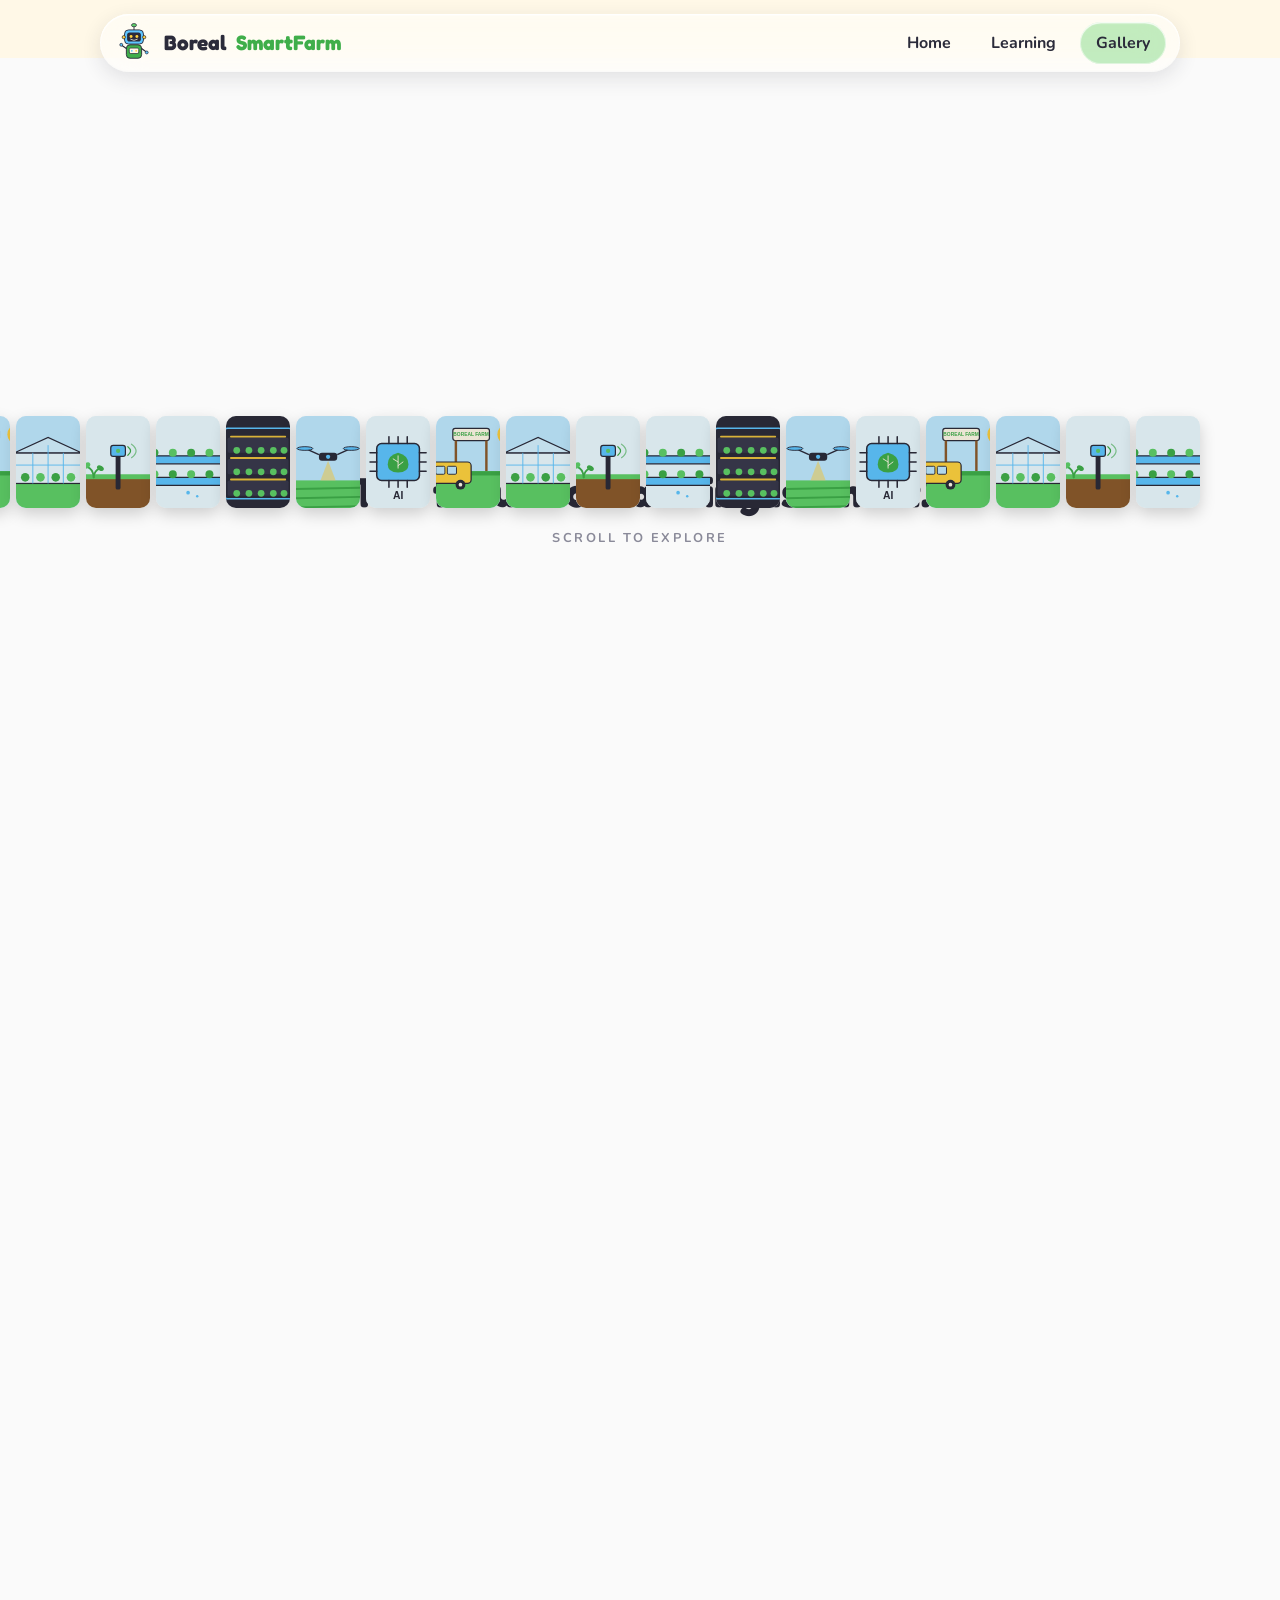
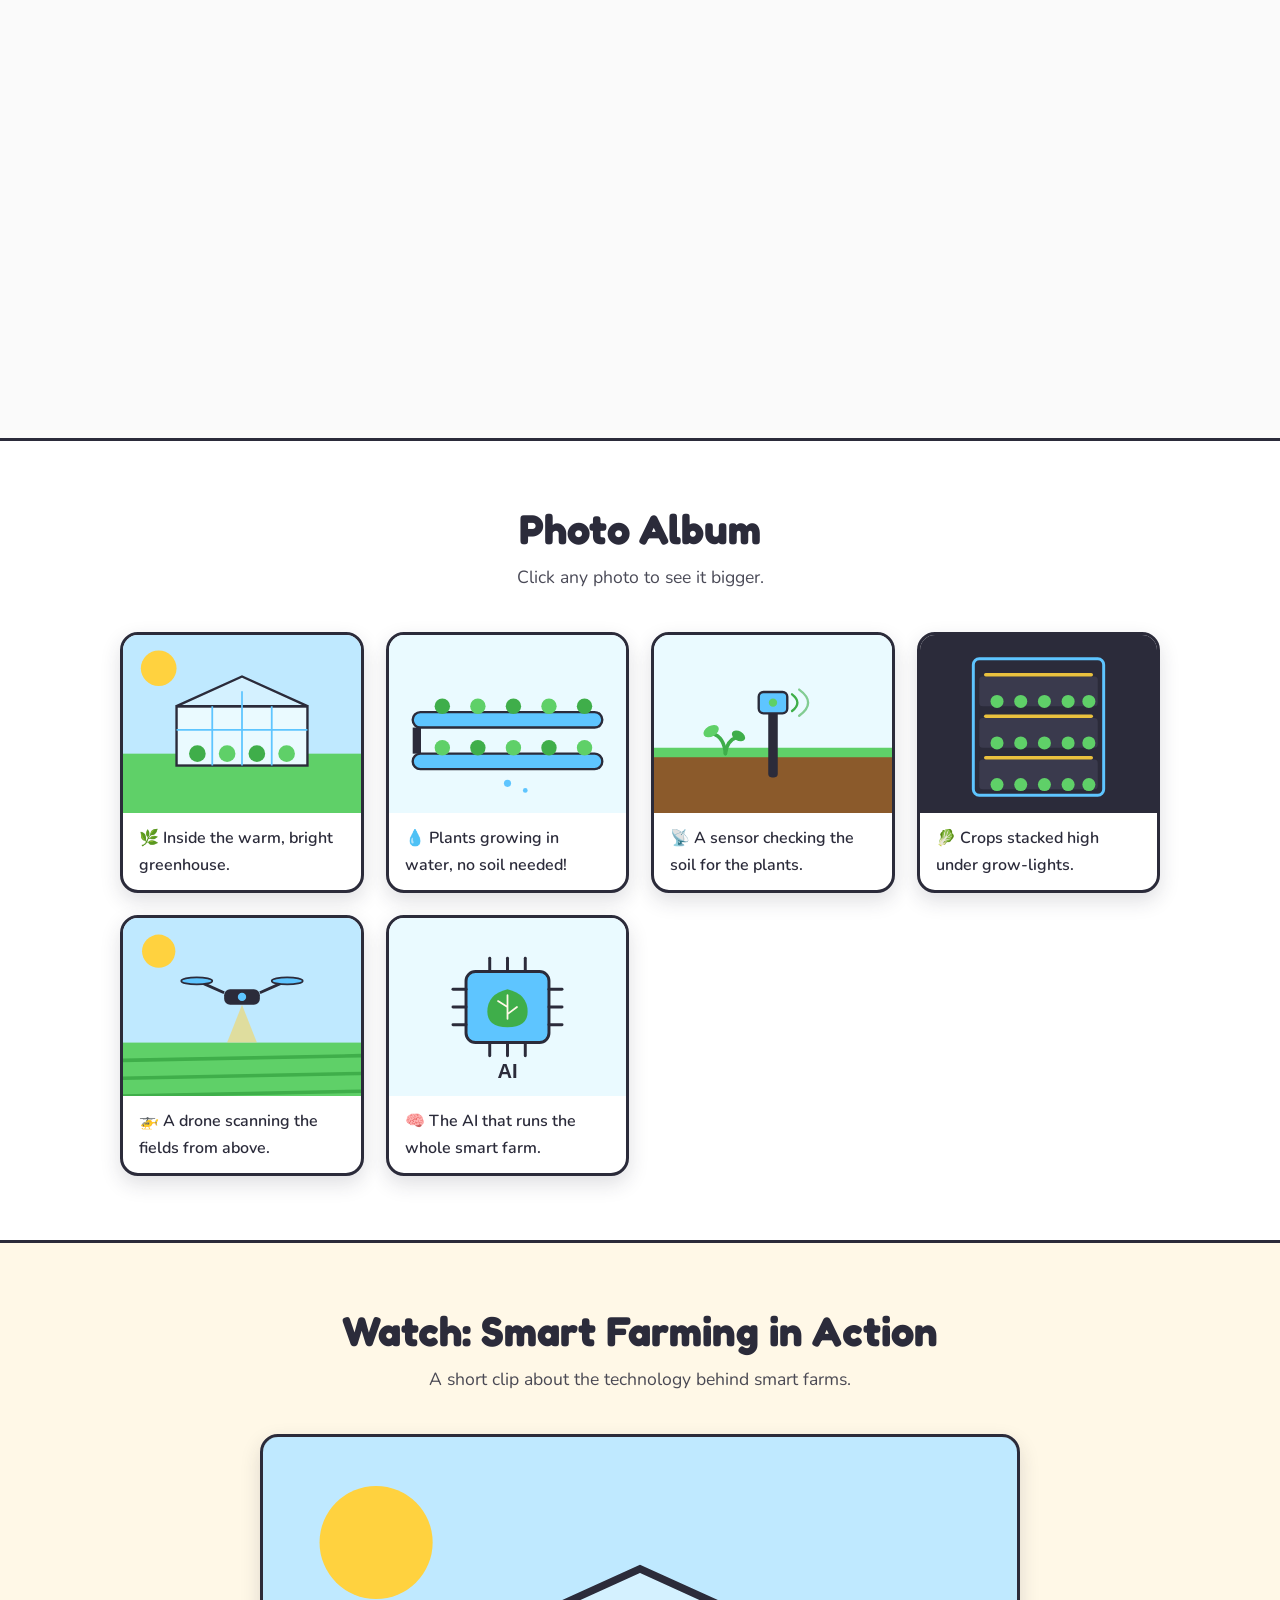
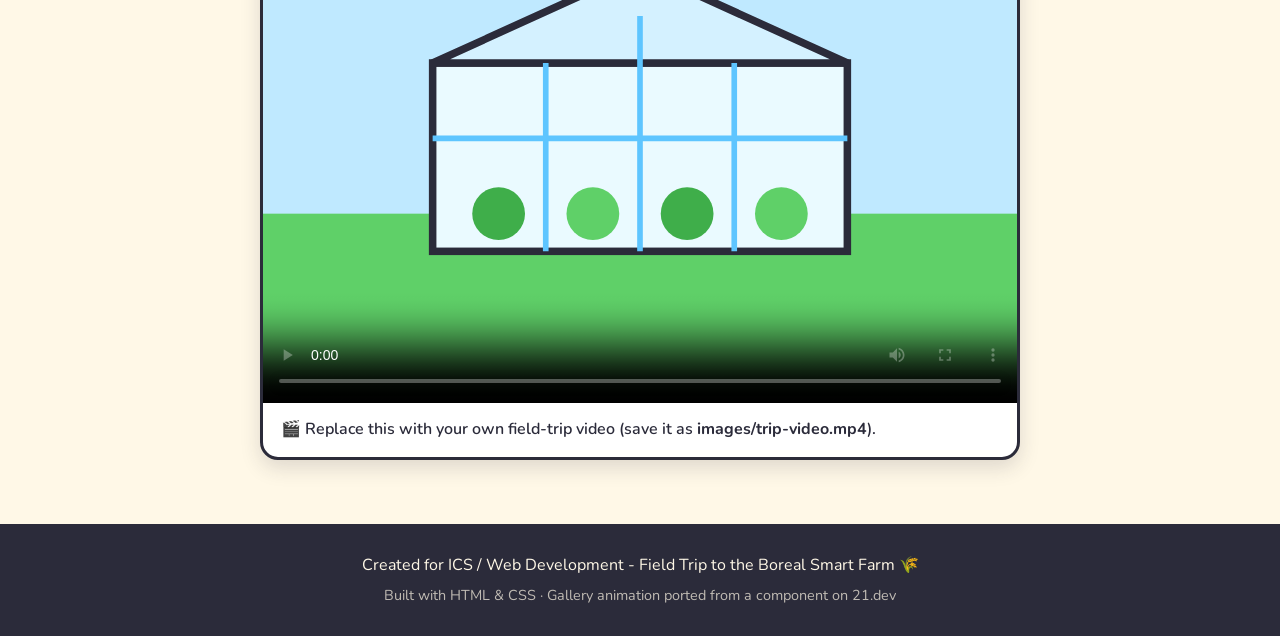
==== gallery.html @ 5ee32247 "Add Boreal Smart Farm site with clean Liquid Glass navbar Three-page field-trip site (home, learning" ====
<!DOCTYPE html>
<html lang="en">
<head>
  <meta charset="UTF-8">
  <meta name="viewport" content="width=device-width, initial-scale=1.0">
  <title>Gallery - Boreal Smart Farm</title>
  <link rel="stylesheet" href="style.css">
</head>
<body>

  <!-- ===== Navigation ===== -->
  <header class="site-header">
    <div class="nav-container">
      <a href="index.html" class="logo">
        <img src="images/boreal-bot.svg" alt="Boreal Bot mascot">
        Boreal<span>SmartFarm</span>
      </a>
      <nav class="main-nav">
        <a href="index.html">Home</a>
        <a href="learning.html">Learning</a>
        <a href="gallery.html" class="active">Gallery</a>
      </nav>
    </div>
  </header>

  <!-- ===== Scroll-morph hero (vanilla port of a 21.dev component) =====
       Tall section + sticky stage. gallery.js builds the cards and
       morphs them from a circle into an arc as you scroll. -->
  <section class="morph-section" id="morph">
    <div class="morph-stage" id="stage">

      <div class="morph-text morph-intro" id="introText">
        <h2>The future of farming is smart.</h2>
        <p>SCROLL TO EXPLORE</p>
      </div>

      <div class="morph-text morph-arc-text" id="arcText">
        <h2>Our Trip in Pictures</h2>
        <p>Hover over any card to flip it and see where we were.</p>
      </div>

      <div class="morph-cards" id="cards"><!-- cards injected by gallery.js --></div>

    </div>
  </section>

  <!-- ===== Captioned photo grid (click to enlarge) ===== -->
  <section class="section alt">
    <div class="container">
      <h2 class="section-title">Photo Album</h2>
      <p class="section-subtitle">Click any photo to see it bigger.</p>

      <div class="gallery-grid" id="album">
        <figure class="gallery-item reveal">
          <img src="images/greenhouse.svg" alt="Inside the greenhouse">
          <figcaption>🌿 Inside the warm, bright greenhouse.</figcaption>
        </figure>
        <figure class="gallery-item reveal">
          <img src="images/hydroponics.svg" alt="Hydroponic growing channels">
          <figcaption>💧 Plants growing in water, no soil needed!</figcaption>
        </figure>
        <figure class="gallery-item reveal">
          <img src="images/sensors.svg" alt="A soil sensor in the ground">
          <figcaption>📡 A sensor checking the soil for the plants.</figcaption>
        </figure>
        <figure class="gallery-item reveal">
          <img src="images/vertical-farm.svg" alt="Vertical farming shelves">
          <figcaption>🥬 Crops stacked high under grow-lights.</figcaption>
        </figure>
        <figure class="gallery-item reveal">
          <img src="images/drone.svg" alt="A drone scanning crops">
          <figcaption>🚁 A drone scanning the fields from above.</figcaption>
        </figure>
        <figure class="gallery-item reveal">
          <img src="images/ai.svg" alt="The AI control computer">
          <figcaption>🧠 The AI that runs the whole smart farm.</figcaption>
        </figure>
      </div>
    </div>
  </section>

  <!-- ===== Video section ===== -->
  <section class="section">
    <div class="container">
      <h2 class="section-title">Watch: Smart Farming in Action</h2>
      <p class="section-subtitle">A short clip about the technology behind smart farms.</p>

      <div class="video-frame reveal">
        <!-- Replace the src below with your own trip video file (e.g. trip-video.mp4) -->
        <video controls poster="images/greenhouse.svg">
          <source src="images/trip-video.mp4" type="video/mp4">
          Your browser doesn't support the video tag.
        </video>
        <p class="video-caption">🎬 Replace this with your own field-trip video (save it as <strong>images/trip-video.mp4</strong>).</p>
      </div>
    </div>
  </section>

  <!-- ===== Lightbox (hidden until a photo is clicked) ===== -->
  <div class="lightbox" id="lightbox">
    <button class="close" aria-label="Close">&times;</button>
    <img src="" alt="Enlarged photo">
  </div>

  <!-- ===== Footer ===== -->
  <footer class="site-footer">
    <p>Created for ICS / Web Development - Field Trip to the Boreal Smart Farm 🌾</p>
    <p class="footer-sub">Built with HTML &amp; CSS · Gallery animation ported from a component on 21.dev</p>
  </footer>

  <script src="script.js"></script>
  <script src="gallery.js"></script>
</body>
</html>
---- style.css ----
/* ============================================================
   Boreal Smart Farm - Field Trip Story Site
   Shared stylesheet for index.html, learning.html, gallery.html
   Style: flat cartoon · bright & cheerful
   ============================================================ */

/* ---- Google fonts (rounded cartoon look). Falls back if offline ---- */
@import url('https://fonts.googleapis.com/css2?family=Fredoka:wght@500;600;700&family=Nunito:wght@400;600;700&display=swap');

/* ---- Colour palette + reusable values (CSS variables) ---- */
:root {
  --sky:        #5ec5ff;
  --sky-deep:   #2f9fe0;
  --grass:      #5fd068;
  --grass-deep: #3fae4a;
  --sunshine:   #ffd23f;
  --soil:       #8b5a2b;
  --cream:      #fff8e7;
  --ink:        #2b2b3a;
  --white:      #ffffff;

  --radius: 18px;
  --shadow: 0 8px 20px rgba(43, 43, 58, 0.15);
  --border: 3px solid var(--ink);
}

/* ---- Basic reset ---- */
* {
  margin: 0;
  padding: 0;
  box-sizing: border-box;
}

body {
  font-family: 'Nunito', 'Trebuchet MS', sans-serif;
  color: var(--ink);
  background: var(--cream);
  line-height: 1.65;
}

h1, h2, h3 {
  font-family: 'Fredoka', 'Trebuchet MS', sans-serif;
  line-height: 1.15;
}

a { color: var(--sky-deep); }

img { max-width: 100%; display: block; }

/* Centered content container */
.container {
  width: 100%;
  max-width: 1080px;
  margin: 0 auto;
  padding: 0 20px;
}

/* ============================================================
   NAVIGATION (shared on every page)
   ============================================================ */
.site-header {
  position: sticky;
  top: 0;
  z-index: 50;
  background: var(--cream);
  border-bottom: var(--border);
}

.nav-container {
  display: flex;
  align-items: center;
  justify-content: space-between;
  max-width: 1080px;
  margin: 0 auto;
  padding: 10px 20px;
}

.logo {
  display: flex;
  align-items: center;
  gap: 10px;
  font-family: 'Fredoka', sans-serif;
  font-weight: 700;
  font-size: 1.3rem;
  color: var(--ink);
  text-decoration: none;
}

.logo img { width: 40px; height: 40px; }
.logo span { color: var(--grass-deep); }

.main-nav {
  display: flex;
  gap: 8px;
  flex-wrap: wrap;
}

.main-nav a {
  text-decoration: none;
  color: var(--ink);
  font-weight: 700;
  padding: 8px 16px;
  border-radius: 999px;
  transition: background 0.2s, color 0.2s, transform 0.2s;
}

.main-nav a:hover { background: var(--sky); color: var(--white); transform: translateY(-2px); }
.main-nav a.active { background: var(--grass); color: var(--white); }

/* ============================================================
   BUTTONS
   ============================================================ */
.btn {
  display: inline-block;
  font-family: 'Fredoka', sans-serif;
  font-weight: 600;
  font-size: 1.1rem;
  text-decoration: none;
  color: var(--ink);
  background: var(--sunshine);
  border: var(--border);
  border-radius: 999px;
  padding: 14px 30px;
  cursor: pointer;
  box-shadow: var(--shadow);
  transition: transform 0.15s ease, box-shadow 0.15s ease;
}

.btn:hover { transform: translateY(-3px) scale(1.03); box-shadow: 0 12px 26px rgba(43,43,58,0.25); }
.btn:active { transform: translateY(0); }
.btn.btn-sky { background: var(--sky); color: var(--white); }

/* ============================================================
   HERO (cartoon scene, built with CSS shapes)
   ============================================================ */
.hero {
  position: relative;
  overflow: hidden;
  background: linear-gradient(180deg, var(--sky) 0%, #bfe9ff 60%, var(--grass) 60%, var(--grass) 100%);
  text-align: center;
  padding: 70px 20px 0;
  min-height: 540px;
}

/* the sun */
.hero .sun {
  position: absolute;
  top: 40px;
  right: 12%;
  width: 90px;
  height: 90px;
  background: var(--sunshine);
  border-radius: 50%;
  box-shadow: 0 0 0 12px rgba(255, 210, 63, 0.35);
  animation: float 5s ease-in-out infinite;
}

/* puffy clouds */
.hero .cloud {
  position: absolute;
  background: var(--white);
  border-radius: 999px;
  opacity: 0.9;
}
.hero .cloud.c1 { width: 120px; height: 36px; top: 70px;  left: 8%;  animation: drift 18s linear infinite; }
.hero .cloud.c2 { width: 90px;  height: 28px; top: 130px; left: 40%; animation: drift 26s linear infinite; }

.hero h1 {
  position: relative;
  font-size: clamp(2.2rem, 6vw, 4rem);
  color: var(--ink);
  text-shadow: 3px 3px 0 var(--white);
}

.hero .tagline {
  position: relative;
  font-size: 1.25rem;
  font-weight: 700;
  margin: 14px auto 26px;
  max-width: 620px;
}

.hero .mascot {
  position: relative;
  width: 180px;
  margin: 10px auto 0;
  animation: float 4s ease-in-out infinite;
}

/* rolling hills at the bottom of the hero */
.hero .hill {
  position: absolute;
  bottom: -40px;
  width: 70%;
  height: 160px;
  background: var(--grass-deep);
  border-radius: 50%;
}
.hero .hill.left  { left: -10%; }
.hero .hill.right { right: -10%; background: var(--grass); }

/* ============================================================
   STORY SECTIONS
   ============================================================ */
.section { padding: 64px 0; }
.section.alt { background: var(--white); border-top: var(--border); border-bottom: var(--border); }

.section-title {
  font-size: clamp(1.8rem, 4vw, 2.6rem);
  text-align: center;
  margin-bottom: 10px;
}
.section-subtitle {
  text-align: center;
  font-size: 1.1rem;
  max-width: 640px;
  margin: 0 auto 40px;
  opacity: 0.85;
}

/* chapter badge */
.chapter-badge {
  display: inline-block;
  background: var(--sky);
  color: var(--white);
  font-family: 'Fredoka', sans-serif;
  font-weight: 600;
  padding: 6px 18px;
  border-radius: 999px;
  margin-bottom: 14px;
}

/* two-column story row (text + picture) */
.story-row {
  display: flex;
  gap: 36px;
  align-items: center;
  flex-wrap: wrap;
  margin-bottom: 40px;
}
.story-row .story-text { flex: 1 1 320px; }
.story-row .story-art  { flex: 1 1 320px; }
.story-row .story-text h2 { font-size: 1.8rem; margin-bottom: 10px; color: var(--grass-deep); }
.story-row img { border: var(--border); border-radius: var(--radius); box-shadow: var(--shadow); }
.story-row.reverse { flex-direction: row-reverse; }

/* ============================================================
   FEATURE CARDS  (vanilla rebuild of the 21st.dev "EthicalHero")
   fade-up on scroll + lift/scale on hover
   ============================================================ */
.card-grid {
  display: grid;
  grid-template-columns: repeat(auto-fit, minmax(240px, 1fr));
  gap: 24px;
}

.feature-card {
  background: var(--white);
  border: var(--border);
  border-radius: var(--radius);
  overflow: hidden;
  box-shadow: var(--shadow);
  text-decoration: none;
  color: var(--ink);
  transition: transform 0.2s ease, box-shadow 0.2s ease;
}
.feature-card:hover { transform: translateY(-6px) scale(1.03); box-shadow: 0 16px 30px rgba(43,43,58,0.25); }

.feature-card img {
  width: 100%;
  aspect-ratio: 4 / 3;
  object-fit: cover;
  border-bottom: var(--border);
}

.feature-card .card-body { padding: 18px 20px 22px; }
.feature-card h3 {
  display: flex;
  align-items: center;
  justify-content: space-between;
  font-size: 1.25rem;
  margin-bottom: 8px;
}
.feature-card .arrow {
  display: inline-flex;
  align-items: center;
  justify-content: center;
  width: 34px; height: 34px;
  border-radius: 50%;
  background: var(--sunshine);
  flex-shrink: 0;
  transition: transform 0.2s ease;
}
.feature-card:hover .arrow { transform: translateX(4px); }

/* ============================================================
   KEY TAKEAWAYS LIST
   ============================================================ */
.takeaways {
  max-width: 720px;
  margin: 44px auto 0;
  background: var(--white);
  border: var(--border);
  border-radius: var(--radius);
  box-shadow: var(--shadow);
  padding: 26px 30px;
}
.takeaways h3 { margin-bottom: 14px; font-size: 1.4rem; }
.takeaways ul { list-style: none; }
.takeaways li {
  padding: 8px 0 8px 34px;
  position: relative;
  border-bottom: 1px dashed #d9cfae;
  font-weight: 600;
}
.takeaways li:last-child { border-bottom: none; }
.takeaways li::before {
  content: "🌱";
  position: absolute;
  left: 0;
}

/* ============================================================
   GALLERY - scroll morph hero (vanilla port of the 21.dev
   "scroll-morph-hero" component)
   Cards scatter in, gather into a circle, then morph into a
   bottom arc as you scroll. Each card flips over on hover.
   Cards are built by gallery.js; positions are set per frame.
   ============================================================ */

/* tall outer section gives us scroll distance to drive the morph */
.morph-section {
  position: relative;
  height: 220vh;
  background: #fafafa;
}

/* the visible stage is pinned while the section scrolls past */
.morph-stage {
  position: sticky;
  top: 0;
  height: 100vh;
  overflow: hidden;
  display: flex;
  align-items: center;
  justify-content: center;
}

/* intro line + arc heading, centred and layered behind the cards */
.morph-text {
  position: absolute;
  left: 0;
  right: 0;
  text-align: center;
  padding: 0 20px;
  pointer-events: none;
}
.morph-intro { top: 50%; transform: translateY(-50%); z-index: 0; }
.morph-intro h2 { font-size: clamp(1.6rem, 4vw, 2.6rem); color: #2b2b3a; }
.morph-intro p  { margin-top: 12px; font-size: 0.8rem; font-weight: 700; letter-spacing: 0.2em; color: #8a8a99; }
.morph-arc-text { top: 12%; z-index: 5; opacity: 0; }
.morph-arc-text h2 { font-size: clamp(2rem, 5vw, 3.2rem); color: #16161f; }
.morph-arc-text p  { margin: 10px auto 0; max-width: 520px; color: #555; }

/* the cards layer fills the stage; each card is centred then offset by JS */
.morph-cards {
  position: relative;
  width: 100%;
  height: 100%;
  z-index: 2;
}

.mcard {
  position: absolute;
  left: 50%;
  top: 50%;
  width: 64px;
  height: 92px;
  margin: -46px 0 0 -32px;        /* centre on the pivot */
  transform-style: preserve-3d;
  perspective: 1000px;
  transition: transform 0.7s cubic-bezier(0.22, 1, 0.36, 1), opacity 0.6s ease;
  cursor: pointer;
}

.mcard-inner {
  position: relative;
  width: 100%;
  height: 100%;
  transform-style: preserve-3d;
  transition: transform 0.6s ease;
}
.mcard:hover .mcard-inner { transform: rotateY(180deg); }

.mcard-front,
.mcard-back {
  position: absolute;
  inset: 0;
  backface-visibility: hidden;
  border-radius: 10px;
  overflow: hidden;
  box-shadow: 0 6px 16px rgba(0, 0, 0, 0.18);
}
.mcard-front { background: #e5e7eb; }
.mcard-front img { width: 100%; height: 100%; object-fit: cover; }
.mcard-front .shade { position: absolute; inset: 0; background: rgba(0,0,0,0.08); }

.mcard-back {
  background: #111827;
  border: 1px solid #374151;
  transform: rotateY(180deg);
  display: flex;
  flex-direction: column;
  align-items: center;
  justify-content: center;
  text-align: center;
}
.mcard-back .tag { color: #60a5fa; font-size: 8px; font-weight: 700; letter-spacing: 0.2em; text-transform: uppercase; margin-bottom: 2px; }
.mcard-back p { color: #fff; font-size: 11px; font-weight: 600; }

/* ============================================================
   GALLERY - captioned photo grid + lightbox
   ============================================================ */
.gallery-grid {
  display: grid;
  grid-template-columns: repeat(auto-fit, minmax(220px, 1fr));
  gap: 22px;
  margin-top: 24px;
}
.gallery-item {
  background: var(--white);
  border: var(--border);
  border-radius: var(--radius);
  overflow: hidden;
  box-shadow: var(--shadow);
}
.gallery-item img {
  width: 100%;
  aspect-ratio: 4 / 3;
  object-fit: cover;
  cursor: pointer;
  transition: transform 0.3s ease;
}
.gallery-item img:hover { transform: scale(1.05); }
.gallery-item figcaption { padding: 12px 16px; font-weight: 600; }

/* Lightbox overlay */
.lightbox {
  position: fixed;
  inset: 0;
  background: rgba(43, 43, 58, 0.85);
  display: none;
  align-items: center;
  justify-content: center;
  z-index: 100;
  padding: 30px;
}
.lightbox.open { display: flex; }
.lightbox img {
  max-width: 90%;
  max-height: 80vh;
  border: 4px solid var(--white);
  border-radius: var(--radius);
}
.lightbox .close {
  position: absolute;
  top: 20px; right: 28px;
  font-size: 2.4rem;
  color: var(--white);
  cursor: pointer;
  font-family: 'Fredoka', sans-serif;
}

/* ============================================================
   VIDEO SECTION
   ============================================================ */
.video-frame {
  max-width: 760px;
  margin: 0 auto;
  background: var(--white);
  border: var(--border);
  border-radius: var(--radius);
  box-shadow: var(--shadow);
  overflow: hidden;
}
.video-frame video { width: 100%; display: block; background: #000; }
.video-frame .video-caption { padding: 14px 18px; font-weight: 600; }

/* ============================================================
   SCROLL REVEAL (used by script.js)
   ============================================================ */
.reveal {
  opacity: 0;
  transform: translateY(28px);
  transition: opacity 0.7s ease, transform 0.7s ease;
}
.reveal.is-visible { opacity: 1; transform: translateY(0); }
/* stagger children of a grid */
.card-grid .reveal:nth-child(2) { transition-delay: 0.1s; }
.card-grid .reveal:nth-child(3) { transition-delay: 0.2s; }
.card-grid .reveal:nth-child(4) { transition-delay: 0.3s; }

/* ============================================================
   FOOTER
   ============================================================ */
.site-footer {
  background: var(--ink);
  color: var(--cream);
  text-align: center;
  padding: 28px 20px;
}
.site-footer .footer-sub { opacity: 0.7; font-size: 0.9rem; margin-top: 6px; }

/* ============================================================
   ANIMATIONS
   ============================================================ */
@keyframes float {
  0%, 100% { transform: translateY(0); }
  50%      { transform: translateY(-12px); }
}
@keyframes drift {
  from { transform: translateX(-20px); }
  to   { transform: translateX(60px); }
}

/* Respect users who prefer less motion */
@media (prefers-reduced-motion: reduce) {
  * { animation: none !important; transition: none !important; }
  .reveal { opacity: 1; transform: none; }
}

/* ============================================================
   RESPONSIVE
   ============================================================ */
@media (max-width: 640px) {
  .story-row, .story-row.reverse { flex-direction: column; }
  .nav-container { gap: 8px; }
  .main-nav { gap: 4px; }
}

/* ============================================================
   LIQUID GLASS BUTTONS + FLOATING TAB BAR
   Vanilla port of the 21.dev "Apple Tahoe liquid glass button".
   The refraction comes from the #liquid-glass SVG filter that
   script.js injects; it is applied through backdrop-filter on a
   ::before "lens" behind each button, so the label never ghosts.
   ============================================================ */

/* the top bar floats and follows the page as you scroll */
.site-header {
  position: sticky;
  top: 14px;
  background: transparent;
  border-bottom: none;
}
.nav-container {
  border-radius: 999px;
  padding: 8px 14px;
  overflow: hidden;                 /* keep the glass surface clipped to the pill */
  /* a clean, semi-opaque white glass layer: enough blur to pulp the content
     behind it (no smearing), no displacement lens over busy page text */
  background-color: rgba(255, 255, 255, 0.55);
  -webkit-backdrop-filter: blur(20px) saturate(140%);
  backdrop-filter: blur(20px) saturate(140%);
  box-shadow:
    inset 0 0 0 1px rgba(255, 255, 255, 0.5),          /* soft glass border   */
    inset 0 1.5px 1px rgba(255, 255, 255, 0.8),         /* top inner highlight */
    inset 0 -1px 1px rgba(0, 0, 0, 0.04),               /* gentle lower edge   */
    0 6px 20px rgba(43, 43, 58, 0.12);                  /* subtle float shadow */
}

/* glass surface for every .btn (the refraction lens stays on buttons, which
   sit over the smooth hero gradient rather than busy page content) */
.btn {
  position: relative;
  isolation: isolate;
  border: none;
  background: transparent;
  color: var(--ink);
  text-shadow: 0 1px 2px rgba(255, 255, 255, 0.55);
}
.btn::before {
  content: "";
  position: absolute;
  inset: 0;
  z-index: -1;
  border-radius: inherit;
  background-color: rgba(255, 255, 255, 0.10);
  -webkit-backdrop-filter: blur(8px) saturate(160%);
  backdrop-filter: blur(8px) url(#liquid-glass) saturate(160%);
  box-shadow:
    inset 0 0 0 1px color-mix(in srgb, white 10%, transparent),
    inset 1.8px 3px 0 -2px color-mix(in srgb, white 90%, transparent),
    inset -2px -2px 0 -2px color-mix(in srgb, white 80%, transparent),
    inset -3px -8px 1px -6px color-mix(in srgb, white 60%, transparent),
    inset -0.3px -1px 4px 0 color-mix(in srgb, black 12%, transparent),
    inset -1.5px 2.5px 0 -2px color-mix(in srgb, black 20%, transparent),
    inset 0 3px 4px -2px color-mix(in srgb, black 20%, transparent),
    inset 2px -6.5px 1px -4px color-mix(in srgb, black 10%, transparent),
    0 1px 5px 0 color-mix(in srgb, black 10%, transparent),
    0 6px 16px 0 color-mix(in srgb, black 8%, transparent);
  transition: background-color 400ms cubic-bezier(1, 0, 0.4, 1), box-shadow 400ms cubic-bezier(1, 0, 0.4, 1);
}
.btn:hover { transform: scale(1.03); background: transparent; color: var(--ink); }
.btn:active { transform: scale(0.96); }
.btn::before         { background-color: color-mix(in srgb, var(--sunshine) 45%, transparent); }
.btn.btn-sky::before { background-color: color-mix(in srgb, var(--sky) 50%, transparent); }

/* Nav links sit directly on the glass pill, so they get NO lens of their own
   (a second backdrop-filter over the first is what made the bar look dirty).
   They are just readable text with soft tinted pills on hover / active. */
.main-nav a {
  border: none;
  background: transparent;
  color: var(--ink);
  transition: background 0.2s ease, color 0.2s ease, transform 0.15s ease;
}
.main-nav a:hover {
  background: rgba(255, 255, 255, 0.55);
  color: var(--ink);
  transform: translateY(-1px);
}
.main-nav a:active { transform: scale(0.97); }

/* active "Learning" tab: soft green glass that sits cleanly on the pill */
.main-nav a.active {
  background: color-mix(in srgb, var(--grass) 38%, transparent);
  color: var(--ink);
  box-shadow:
    inset 0 0 0 1px rgba(255, 255, 255, 0.45),
    inset 0 1.5px 1px rgba(255, 255, 255, 0.7);
}
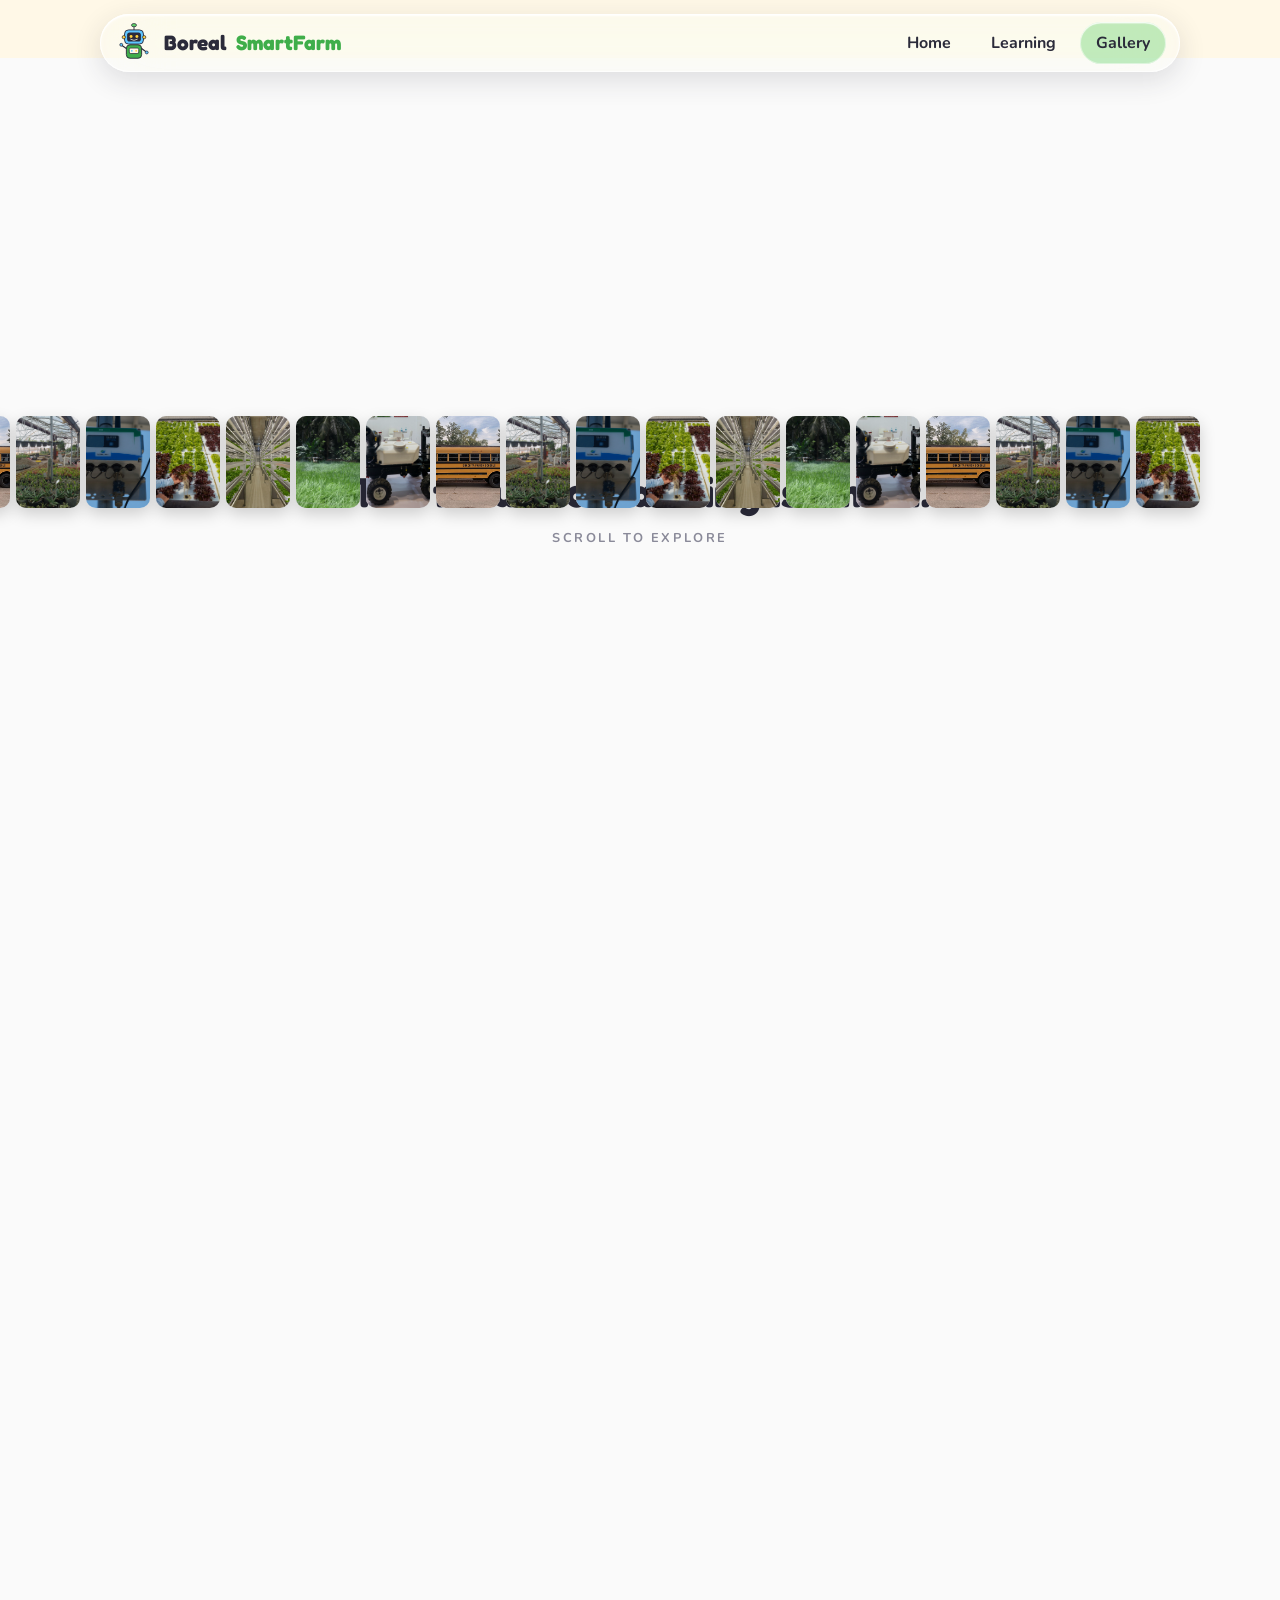
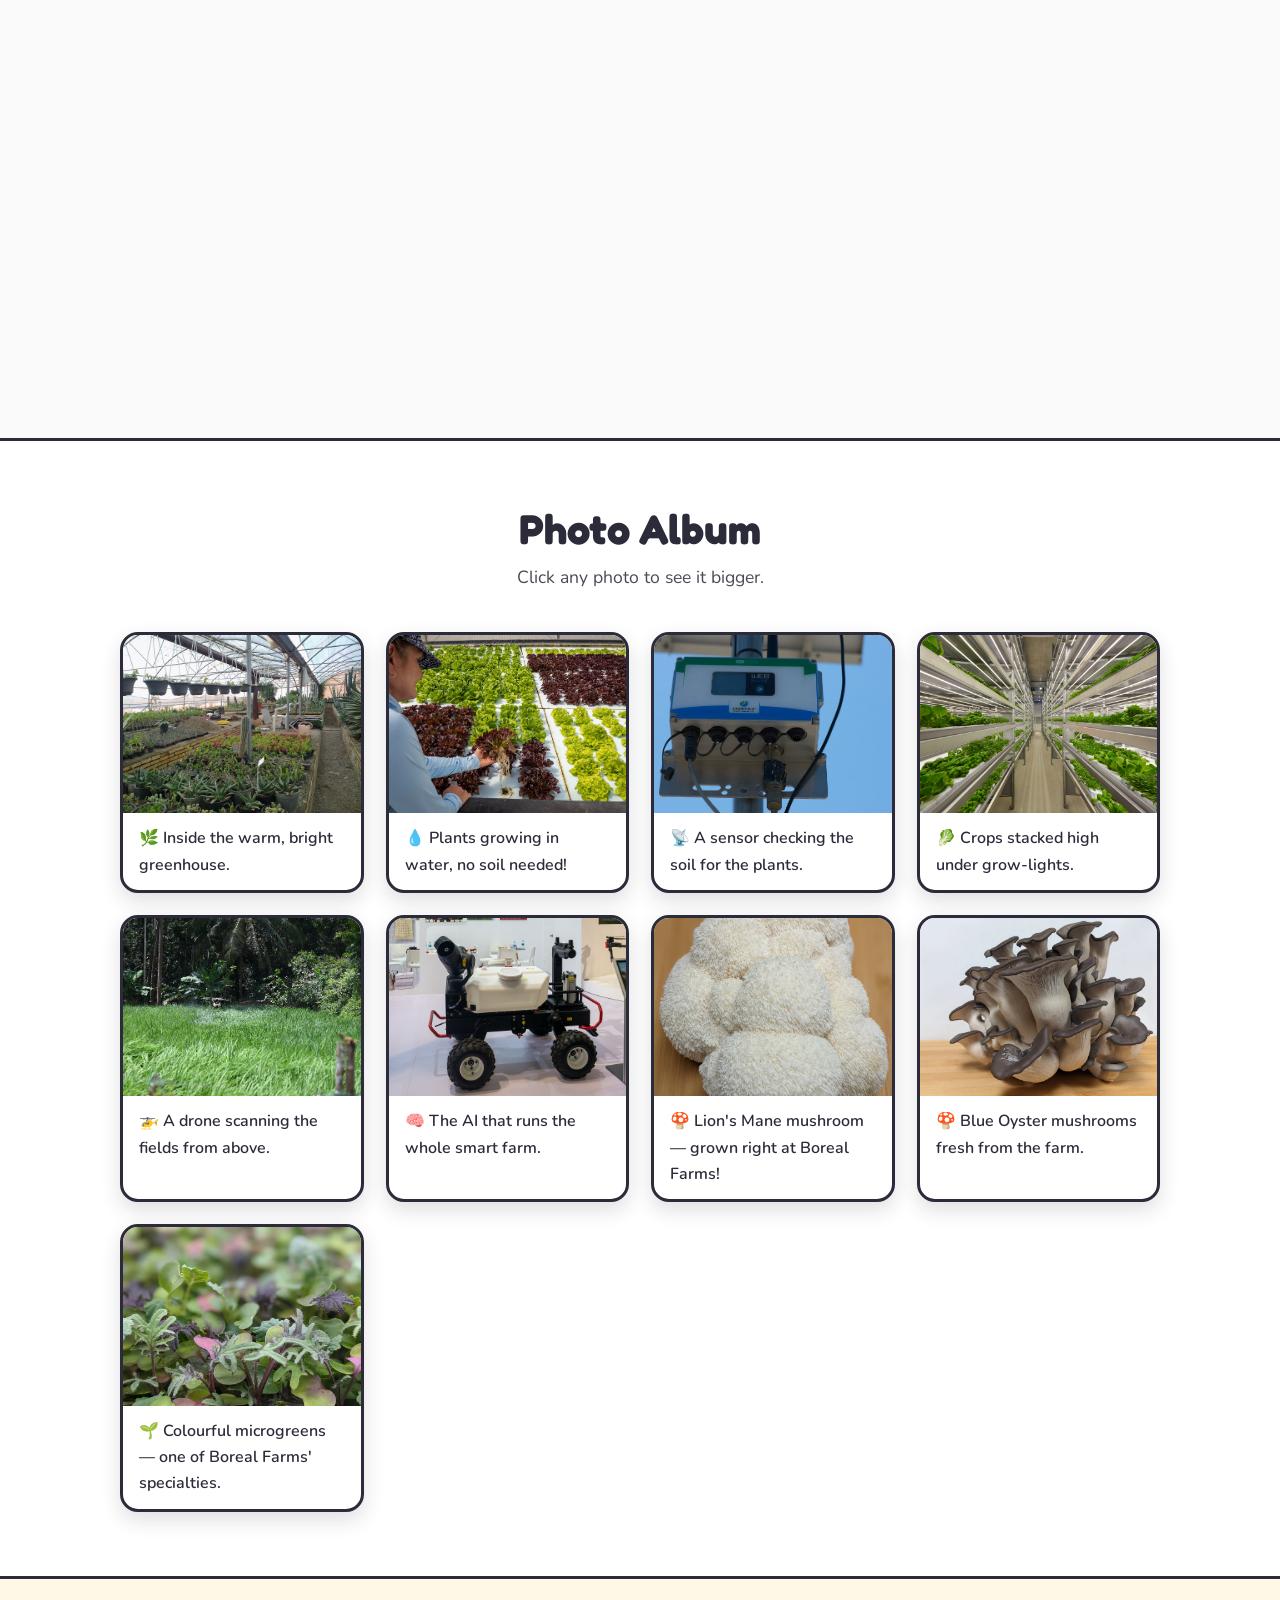
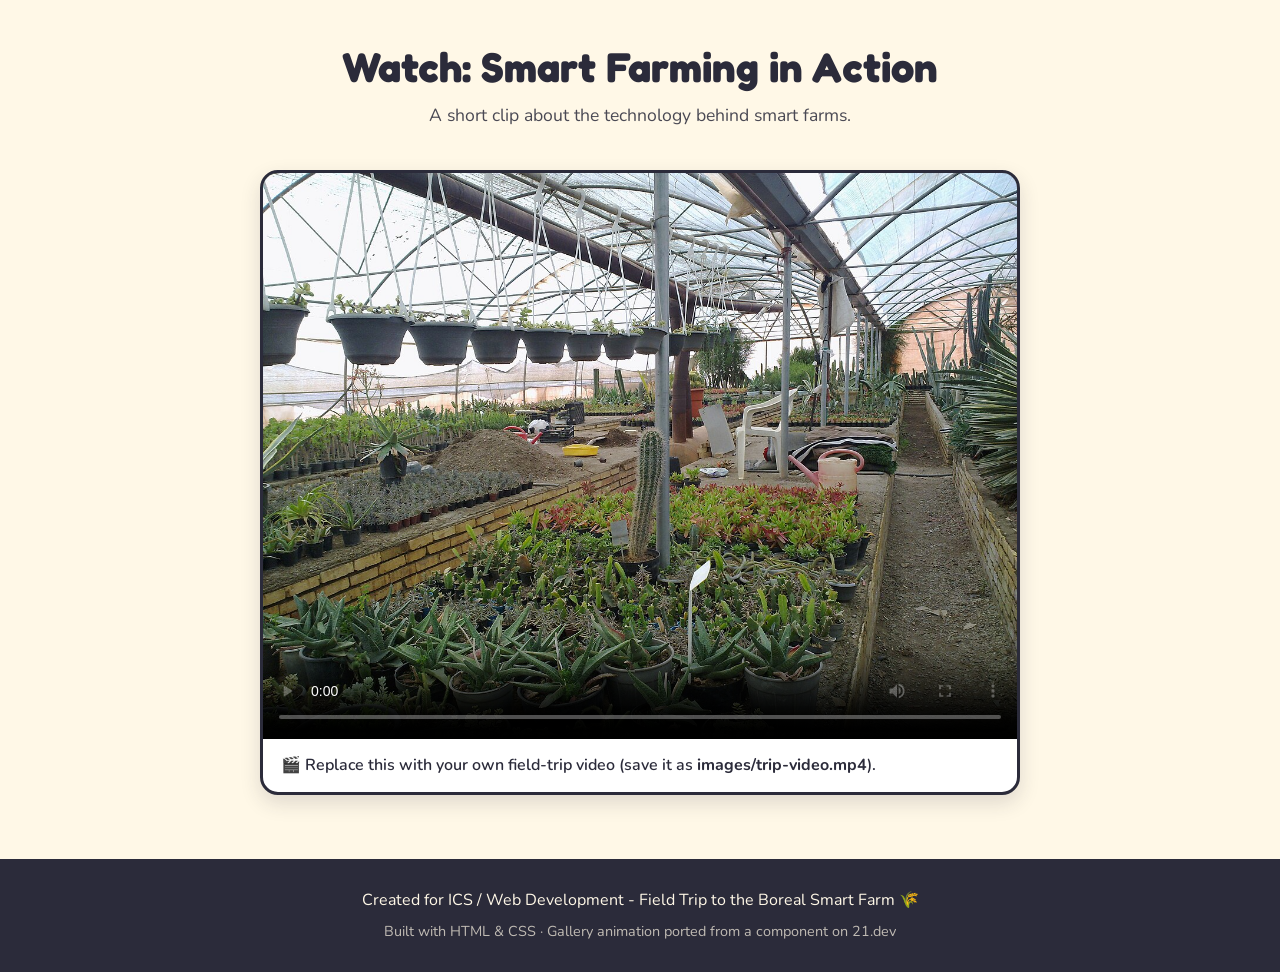
==== commit 9263cad0: "Replace placeholder SVGs with real photos from Boreal Farms and Wikimedia Commons Downloads official" ====
--- a/gallery.html
+++ b/gallery.html
@@ -52,28 +52,40 @@
 
       <div class="gallery-grid" id="album">
         <figure class="gallery-item reveal">
-          <img src="images/greenhouse.svg" alt="Inside the greenhouse">
+          <img src="images/greenhouse.jpg" alt="Inside the greenhouse">
           <figcaption>🌿 Inside the warm, bright greenhouse.</figcaption>
         </figure>
         <figure class="gallery-item reveal">
-          <img src="images/hydroponics.svg" alt="Hydroponic growing channels">
+          <img src="images/hydroponics.jpg" alt="Hydroponic growing channels">
           <figcaption>💧 Plants growing in water, no soil needed!</figcaption>
         </figure>
         <figure class="gallery-item reveal">
-          <img src="images/sensors.svg" alt="A soil sensor in the ground">
+          <img src="images/sensors.jpg" alt="A soil sensor in the ground">
           <figcaption>📡 A sensor checking the soil for the plants.</figcaption>
         </figure>
         <figure class="gallery-item reveal">
-          <img src="images/vertical-farm.svg" alt="Vertical farming shelves">
+          <img src="images/vertical-farm.jpg" alt="Vertical farming shelves">
           <figcaption>🥬 Crops stacked high under grow-lights.</figcaption>
         </figure>
         <figure class="gallery-item reveal">
-          <img src="images/drone.svg" alt="A drone scanning crops">
+          <img src="images/drone.jpg" alt="A drone scanning crops">
           <figcaption>🚁 A drone scanning the fields from above.</figcaption>
         </figure>
         <figure class="gallery-item reveal">
-          <img src="images/ai.svg" alt="The AI control computer">
+          <img src="images/ai.jpg" alt="The AI control computer">
           <figcaption>🧠 The AI that runs the whole smart farm.</figcaption>
+        </figure>
+        <figure class="gallery-item reveal">
+          <img src="images/lions-mane-1.jpg" alt="Lion's Mane mushroom grown at Boreal Farms">
+          <figcaption>🍄 Lion's Mane mushroom — grown right at Boreal Farms!</figcaption>
+        </figure>
+        <figure class="gallery-item reveal">
+          <img src="images/blue-oyster-1.jpg" alt="Blue Oyster mushrooms grown at Boreal Farms">
+          <figcaption>🍄 Blue Oyster mushrooms fresh from the farm.</figcaption>
+        </figure>
+        <figure class="gallery-item reveal">
+          <img src="images/microgreens.jpg" alt="Microgreens growing at Boreal Farms">
+          <figcaption>🌱 Colourful microgreens — one of Boreal Farms' specialties.</figcaption>
         </figure>
       </div>
     </div>
@@ -87,7 +99,7 @@
 
       <div class="video-frame reveal">
         <!-- Replace the src below with your own trip video file (e.g. trip-video.mp4) -->
-        <video controls poster="images/greenhouse.svg">
+        <video controls poster="images/greenhouse.jpg">
           <source src="images/trip-video.mp4" type="video/mp4">
           Your browser doesn't support the video tag.
         </video>
--- a/style.css
+++ b/style.css
@@ -559,14 +559,15 @@
   overflow: hidden;                 /* keep the glass surface clipped to the pill */
   /* a clean, semi-opaque white glass layer: enough blur to pulp the content
      behind it (no smearing), no displacement lens over busy page text */
-  background-color: rgba(255, 255, 255, 0.55);
-  -webkit-backdrop-filter: blur(20px) saturate(140%);
-  backdrop-filter: blur(20px) saturate(140%);
+  background-color: rgba(255, 255, 255, 0.22);
+  -webkit-backdrop-filter: blur(32px) saturate(200%) brightness(1.08) contrast(0.96);
+  backdrop-filter: blur(32px) saturate(200%) brightness(1.08) contrast(0.96);
   box-shadow:
-    inset 0 0 0 1px rgba(255, 255, 255, 0.5),          /* soft glass border   */
-    inset 0 1.5px 1px rgba(255, 255, 255, 0.8),         /* top inner highlight */
-    inset 0 -1px 1px rgba(0, 0, 0, 0.04),               /* gentle lower edge   */
-    0 6px 20px rgba(43, 43, 58, 0.12);                  /* subtle float shadow */
+    inset 0 0 0 1px rgba(255, 255, 255, 0.65),          /* glass rim           */
+    inset 0 2px 2px rgba(255, 255, 255, 0.90),           /* bright top edge     */
+    inset 0 -1px 1px rgba(255, 255, 255, 0.25),          /* lower inner glow    */
+    inset 0 1px 8px rgba(255, 255, 255, 0.15),           /* interior haze       */
+    0 8px 28px rgba(43, 43, 58, 0.14);                   /* float shadow        */
 }
 
 /* glass surface for every .btn (the refraction lens stays on buttons, which
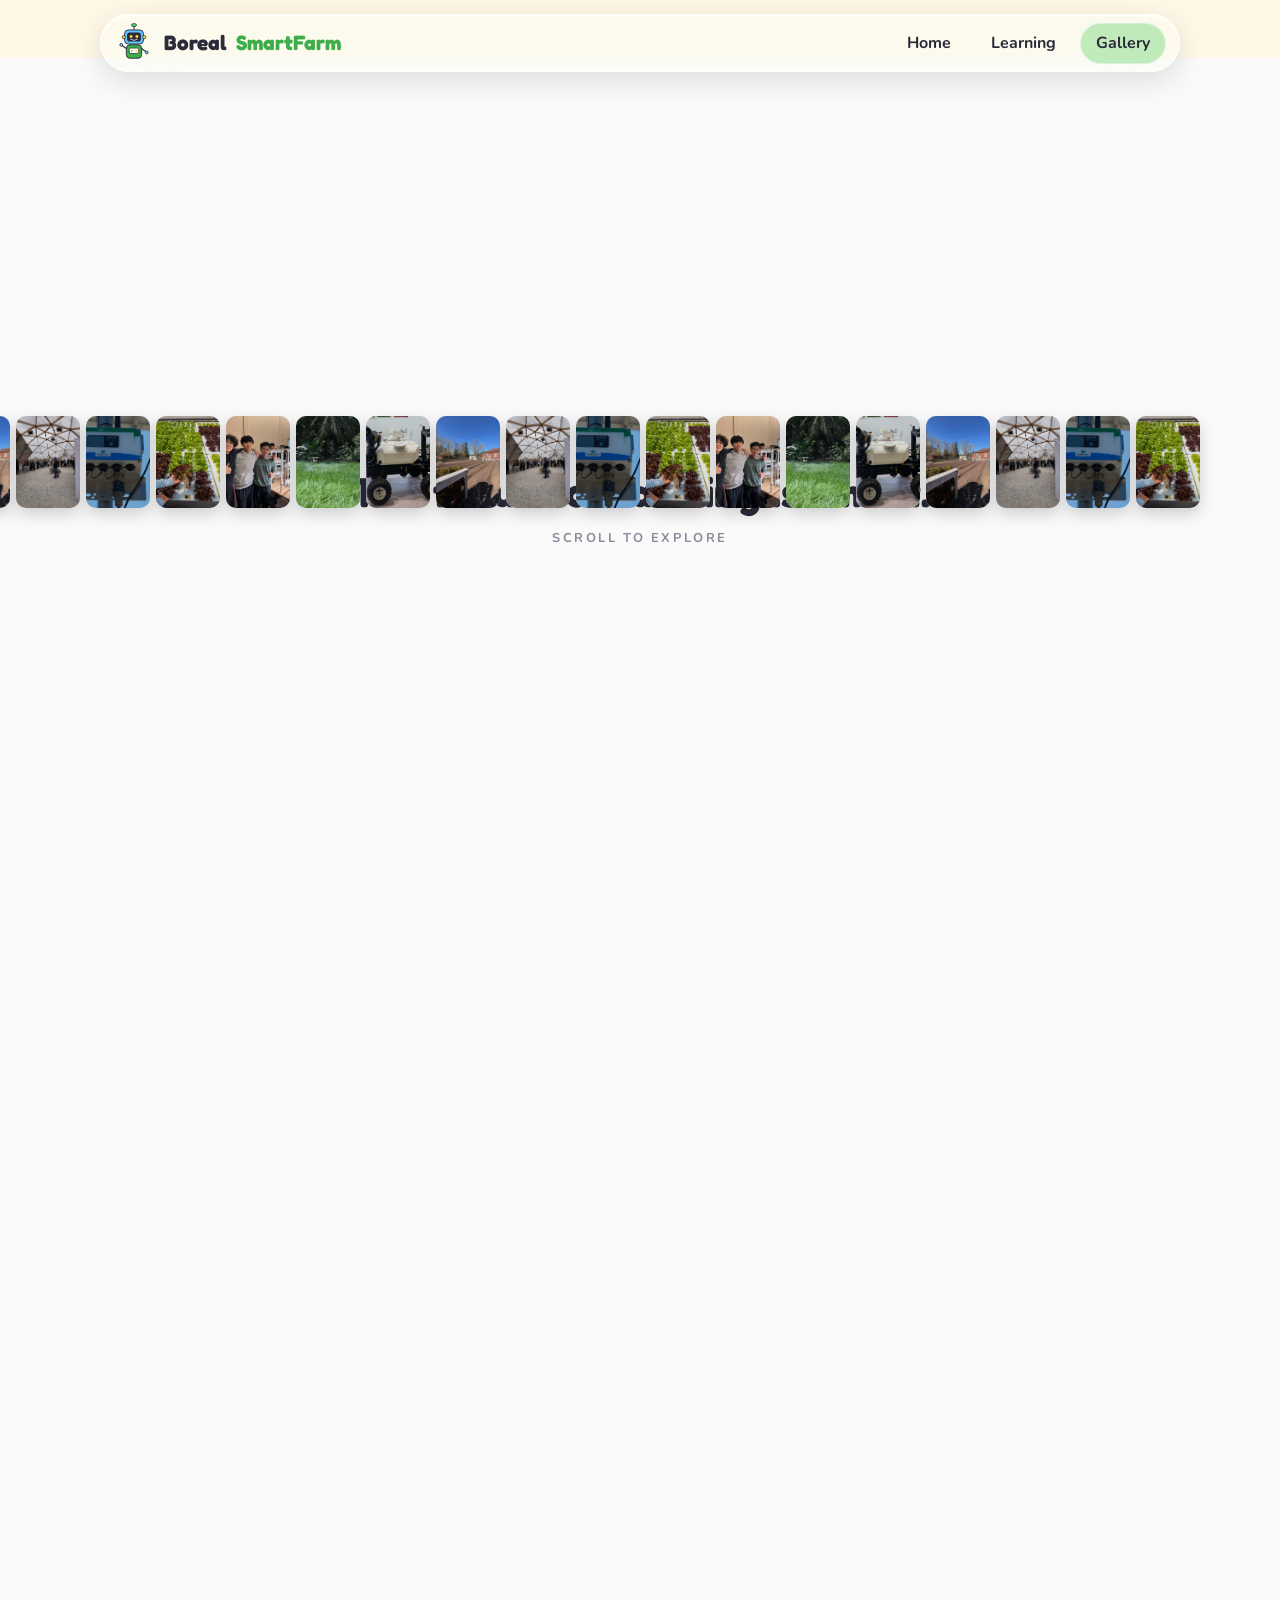
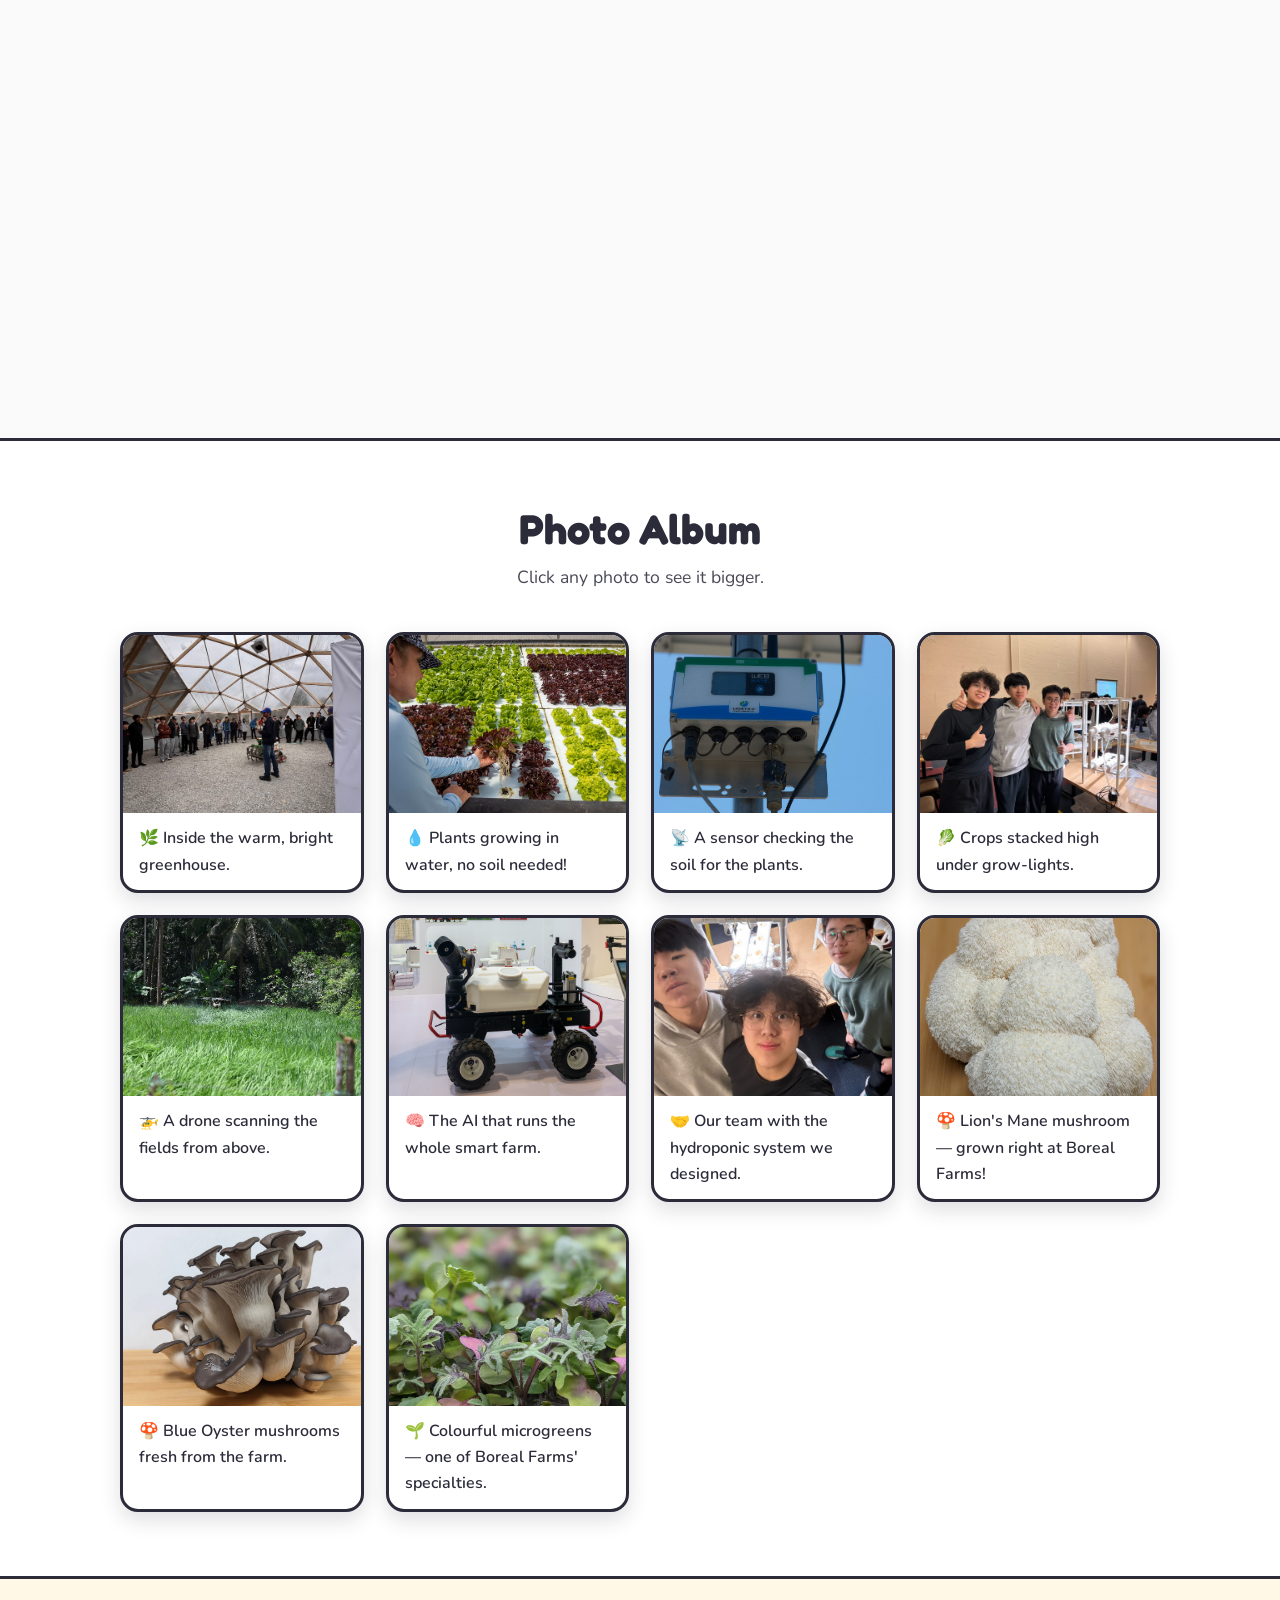
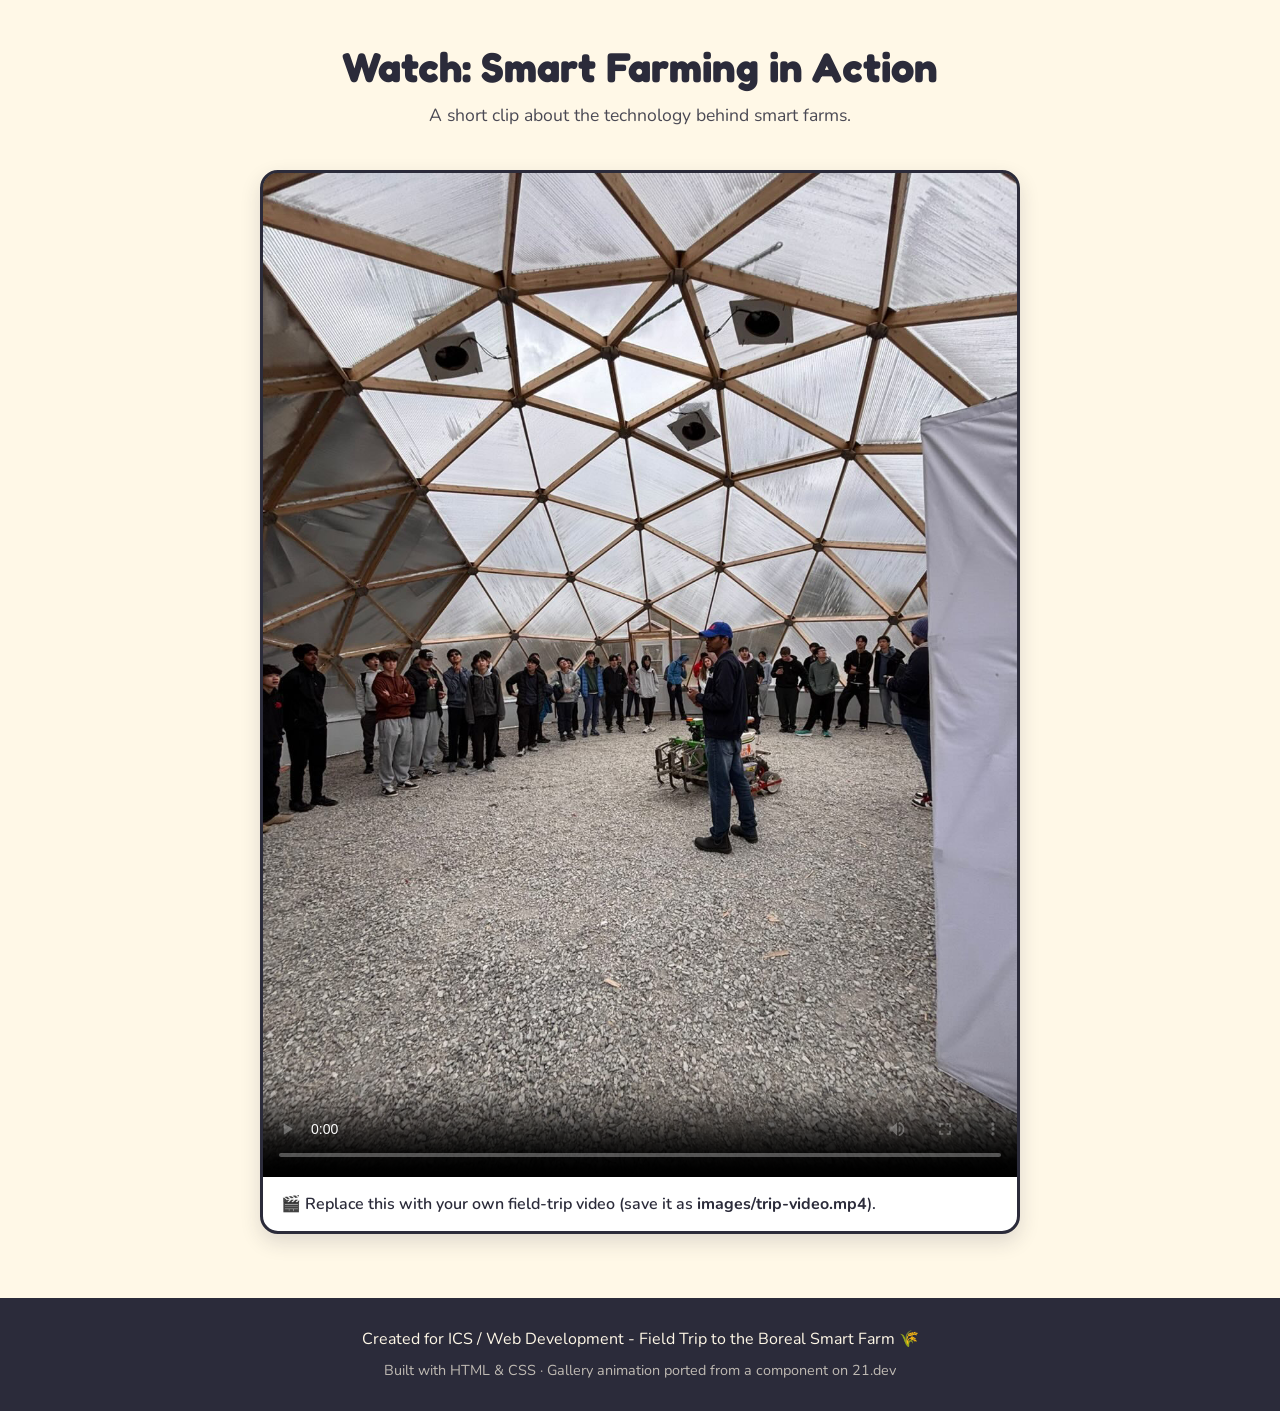
==== commit b2669c8a: "Replace stock photos with real field-trip images Swaps arrival, greenhouse, and vertical-farm slots " ====
--- a/gallery.html
+++ b/gallery.html
@@ -76,6 +76,10 @@
           <figcaption>🧠 The AI that runs the whole smart farm.</figcaption>
         </figure>
         <figure class="gallery-item reveal">
+          <img src="images/team-hydro.jpg" alt="Our team with the hydroponic system we built">
+          <figcaption>🤝 Our team with the hydroponic system we designed.</figcaption>
+        </figure>
+        <figure class="gallery-item reveal">
           <img src="images/lions-mane-1.jpg" alt="Lion's Mane mushroom grown at Boreal Farms">
           <figcaption>🍄 Lion's Mane mushroom — grown right at Boreal Farms!</figcaption>
         </figure>
